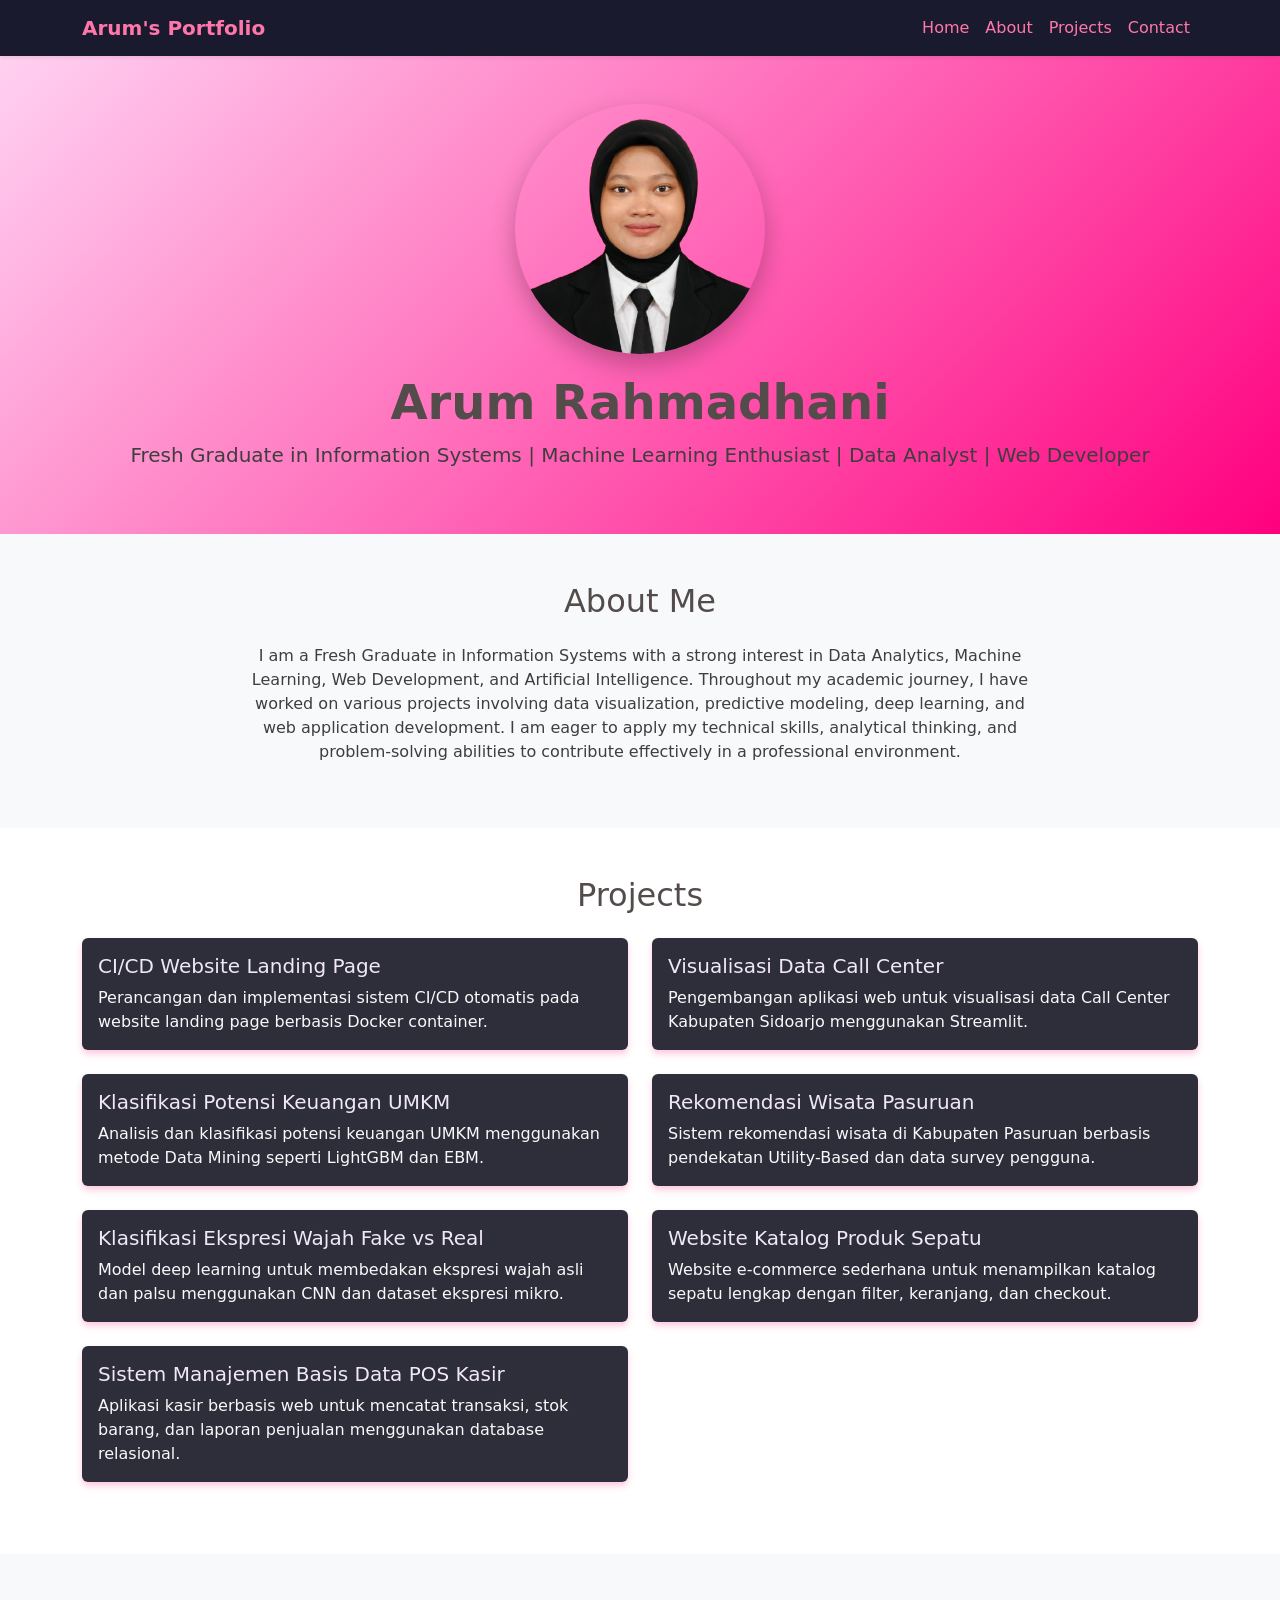
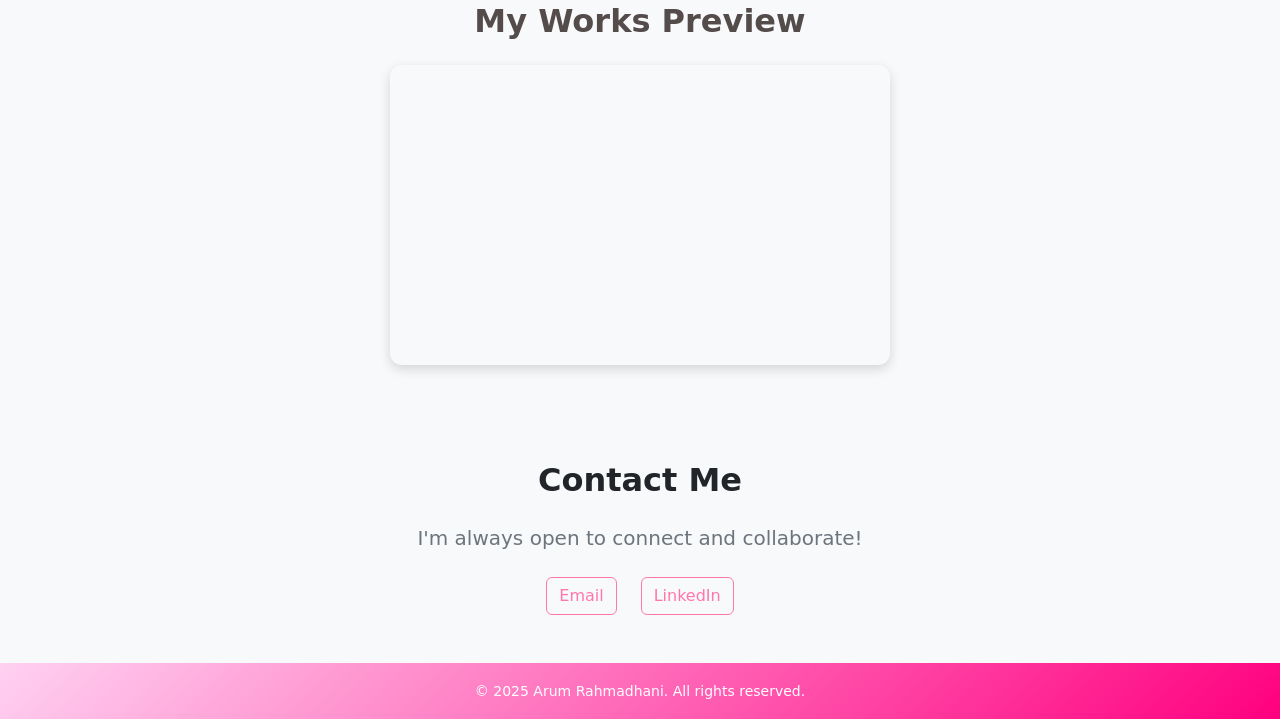
==== docs/index.html @ 169926cc "update portfolio" ====
<!DOCTYPE html>
<html lang="en">
<head>
  <meta charset="UTF-8" />
  <meta name="viewport" content="width=device-width, initial-scale=1.0" />
  <title>Arum Rahmadhani Portfolio</title>
  <link rel="stylesheet" href="https://cdn.jsdelivr.net/npm/bootstrap@5.3.2/dist/css/bootstrap.min.css" />
  <link rel="stylesheet" href="https://cdn.jsdelivr.net/npm/aos@2.3.4/dist/aos.css" />
  <link rel="stylesheet" href="css/style.css" />
</head>
<body>

  <!-- Navbar -->
  <nav class="navbar navbar-expand-lg navbar-dark bg-gradient-pinkblue shadow-sm sticky-top">
    <div class="container">
      <a class="navbar-brand fw-bold" href="#">Arum's Portfolio</a>
      <button class="navbar-toggler" type="button" data-bs-toggle="collapse" data-bs-target="#navbarNav">
        <span class="navbar-toggler-icon"></span>
      </button>
      <div class="collapse navbar-collapse text-center" id="navbarNav">
        <ul class="navbar-nav ms-auto">
          <li class="nav-item"><a class="nav-link active" href="#hero">Home</a></li>
          <li class="nav-item"><a class="nav-link" href="#about">About</a></li>
          <li class="nav-item"><a class="nav-link" href="#projects">Projects</a></li>
          <li class="nav-item"><a class="nav-link" href="#contact">Contact</a></li>
        </ul>
      </div>
    </div>
  </nav>

  <!-- Hero Section -->
  <section id="hero" class="py-5 text-center text-white hero-section">
    <div class="container" data-aos="fade-up">
      <img src="assets/profil.jpg" alt="Profil" class="profile-img" />
      <h1 class="display-5 fw-bold">Arum Rahmadhani</h1>
      <p class="lead">Fresh Graduate in Information Systems | Machine Learning Enthusiast | Data Analyst | Web Developer</p>
    </div>
  </section>

  <!-- About Section -->
  <section id="about" class="py-5 bg-light">
    <div class="container" data-aos="fade-up">
      <h2 class="text-center mb-4">About Me</h2>
      <p class="text-center mx-auto" style="max-width: 800px;">
I am a Fresh Graduate in Information Systems with a strong interest in Data Analytics,
Machine Learning, Web Development, and Artificial Intelligence.
Throughout my academic journey, I have worked on various projects involving data visualization,
predictive modeling, deep learning, and web application development.
I am eager to apply my technical skills, analytical thinking, and problem-solving abilities
to contribute effectively in a professional environment.
</p>
    </div>
  </section>

  <!-- Projects Section -->
<section id="projects" class="py-5">
  <div class="container">
    <h2 class="text-center mb-4 pink-text">Projects</h2>
    <div class="row">

      <!-- CI/CD Website Landing Page -->
      <div class="col-md-6 mb-4">
        <div class="card project-card">
          <div class="card-body">
            <h5 class="card-title pink-text">CI/CD Website Landing Page</h5>
            <p class="card-text text-light">
              Perancangan dan implementasi sistem CI/CD otomatis pada website landing page berbasis Docker container.
            </p>
          </div>
        </div>
      </div>

      <!-- Visualisasi Data Call Center -->
      <div class="col-md-6 mb-4">
        <div class="card project-card">
          <div class="card-body">
            <h5 class="card-title pink-text">Visualisasi Data Call Center</h5>
            <p class="card-text text-light">
              Pengembangan aplikasi web untuk visualisasi data Call Center Kabupaten Sidoarjo menggunakan Streamlit.
            </p>
          </div>
        </div>
      </div>

      <!-- Klasifikasi Potensi Keuangan UMKM -->
      <div class="col-md-6 mb-4">
        <div class="card project-card">
          <div class="card-body">
            <h5 class="card-title pink-text">Klasifikasi Potensi Keuangan UMKM</h5>
            <p class="card-text text-light">
              Analisis dan klasifikasi potensi keuangan UMKM menggunakan metode Data Mining seperti LightGBM dan EBM.
            </p>
          </div>
        </div>
      </div>

      <!-- Rekomendasi Wisata Pasuruan -->
      <div class="col-md-6 mb-4">
        <div class="card project-card">
          <div class="card-body">
            <h5 class="card-title pink-text">Rekomendasi Wisata Pasuruan</h5>
            <p class="card-text text-light">
              Sistem rekomendasi wisata di Kabupaten Pasuruan berbasis pendekatan Utility-Based dan data survey pengguna.
            </p>
          </div>
        </div>
      </div>

      <!-- Klasifikasi Ekspresi Wajah Fake vs Real -->
      <div class="col-md-6 mb-4">
        <div class="card project-card">
          <div class="card-body">
            <h5 class="card-title pink-text">Klasifikasi Ekspresi Wajah Fake vs Real</h5>
            <p class="card-text text-light">
              Model deep learning untuk membedakan ekspresi wajah asli dan palsu menggunakan CNN dan dataset ekspresi mikro.
            </p>
          </div>
        </div>
      </div>

      <!-- Website Produk Sepatu -->
      <div class="col-md-6 mb-4">
        <div class="card project-card">
          <div class="card-body">
            <h5 class="card-title pink-text">Website Katalog Produk Sepatu</h5>
            <p class="card-text text-light">
              Website e-commerce sederhana untuk menampilkan katalog sepatu lengkap dengan filter, keranjang, dan checkout.
            </p>
          </div>
        </div>
      </div>

      <!-- Sistem Manajemen Database POS -->
      <div class="col-md-6 mb-4">
        <div class="card project-card">
          <div class="card-body">
            <h5 class="card-title pink-text">Sistem Manajemen Basis Data POS Kasir</h5>
            <p class="card-text text-light">
              Aplikasi kasir berbasis web untuk mencatat transaksi, stok barang, dan laporan penjualan menggunakan database relasional.
            </p>
          </div>
        </div>
      </div>

    </div>
  </div>
</section>


  <!-- iiiii -->
    <section id="gallery" class="py-5 bg-light">
    <div class="container text-center">
        <h2 class="mb-4 fw-bold">My Works Preview</h2>
        <div class="slider-fade">
        <img src="assets/kaggle.png" alt="Gallery 1" class="slide-image" />
        <img src="assets/github.png" alt="Gallery 2" class="slide-image" />
        <img src="assets/produk.png" alt="Gallery 3" class="slide-image" />
        <img src="assets/analisa.png" alt="Gallery 4" class="slide-image" />
        </div>
    </div>
    </section>


  <!-- Contact Section -->
  <section id="contact" class="py-5 bg-light">
    <div class="container text-center" data-aos="fade-up">
      <h2 class="mb-4 fw-bold text-dark">Contact Me</h2>
      <p class="lead text-secondary mb-4">I'm always open to connect and collaborate!</p>

      <div class="d-flex justify-content-center gap-4 flex-wrap">
        <a href="mailto:arumrahmadhani6693@gmail.com" class="btn btn-outline-primary">Email</a>
        <a href="https://www.linkedin.com/in/arum-rahmadhani-763196317" class="btn btn-outline-primary" target="_blank">LinkedIn</a>
      </div>
    </div>
  </section>

  <!-- Footer -->
  <footer class="py-3 text-center text-white bg-gradient-pinkblue">
    <div class="container">
      <small>&copy; 2025 Arum Rahmadhani. All rights reserved.</small>
    </div>
  </footer>

  <!-- Scripts -->
  <script src="https://cdn.jsdelivr.net/npm/bootstrap@5.3.2/dist/js/bootstrap.bundle.min.js"></script>
  <script src="https://cdn.jsdelivr.net/npm/aos@2.3.4/dist/aos.js"></script>
  <script>AOS.init({ duration: 1000, once: true });</script>
</body>
</html>
---- docs/css/style.css ----
.bg-gradient-pinkblue {
  background: linear-gradient(135deg, #ffd1f1, #ff007f);
  color: #f0e7f9; 
}

.hero-section {
  background: linear-gradient(135deg, #ffd1f1, #ff007f);
  color: #f0e7f9;
}

.navbar-dark {
  background: #1a1a2e; 
}
.navbar-dark .navbar-brand,
.navbar-dark .nav-link {
  color: #ff77aa;
  transition: color 0.3s ease;
}
.navbar-dark .nav-link:hover,
.navbar-dark .nav-link.active {
  color: #ff77aa;
}

.btn-outline-primary {
  color: #ff77aa;
  border-color: #ff77aa;
  transition: all 0.3s ease;
}
.btn-outline-primary:hover {
  background-color: #ff4d94;
  color: #fff;
  border-color: #ff4d94;
}

.card {
  background-color: #2e2e3a;
  color: #f0e7f9;
  border: none;
  box-shadow: 0 4px 6px rgba(255, 77, 148, 0.3);
  transition: transform 0.3s ease, box-shadow 0.3s ease;
}
.card:hover {
  transform: translateY(-8px);
  box-shadow: 0 15px 25px rgba(255, 77, 148, 0.6);
}

.profile-img{
    width: 250px;
    height: 250px;

    object-fit: cover;
    object-position: center top;

    border-radius: 50%;

    display: block;
    margin: 0 auto 20px;

    border: 0px solid white;

    box-shadow:
        0 10px 25px rgba(0,0,0,0.25);

    transition: all .3s ease;
}

.profile-img:hover{
    transform: scale(1.05);

    box-shadow:
        0 15px 35px rgba(0,0,0,0.35);
}


#about, #contact {
  background-color: #1a1a2e;
  color: #3d3941;
}

h1, h2, h5 {
  color: #544b4b;
}
p, .lead {
  color: #3e3e3e;
}


/* nnn */
.slider-fade {
  position: relative;
  width: 100%;
  max-width: 500px;
  height: 300px;
  margin: 0 auto;
  overflow: hidden;
  border-radius: 12px;
  box-shadow: 0 4px 12px rgba(0,0,0,0.15);
}

.slide-image {
  position: absolute;
  top: 0;
  left: 0;
  width: 100%;
  height: 100%;
  object-fit: cover;
  opacity: 0;
  animation: fadeSlide 16s infinite;
}

.slide-image:nth-child(1) { animation-delay: 0s; }
.slide-image:nth-child(2) { animation-delay: 4s; }
.slide-image:nth-child(3) { animation-delay: 8s; }
.slide-image:nth-child(4) { animation-delay: 12s; }

@keyframes fadeSlide {
  0%   { opacity: 0; }
  10%  { opacity: 1; }
  25%  { opacity: 1; }
  35%  { opacity: 0; }
  100% { opacity: 0; }
}
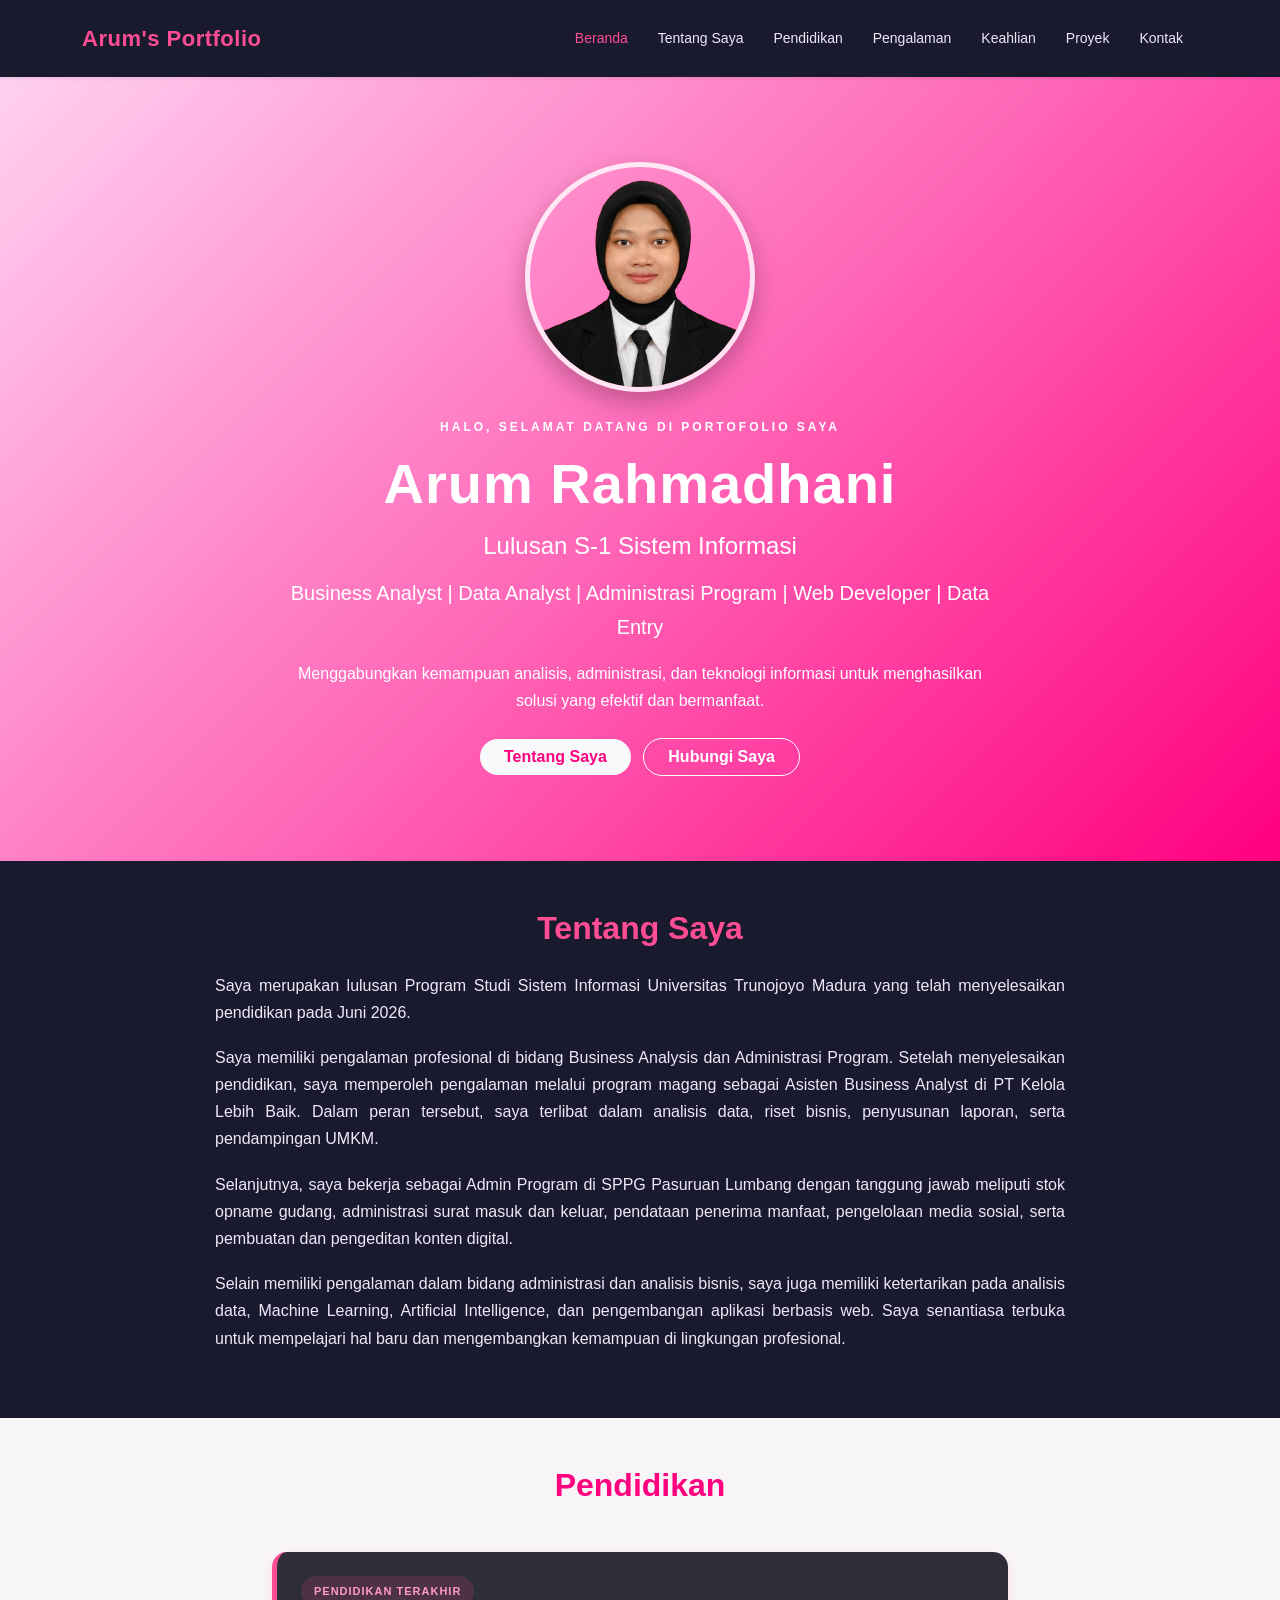
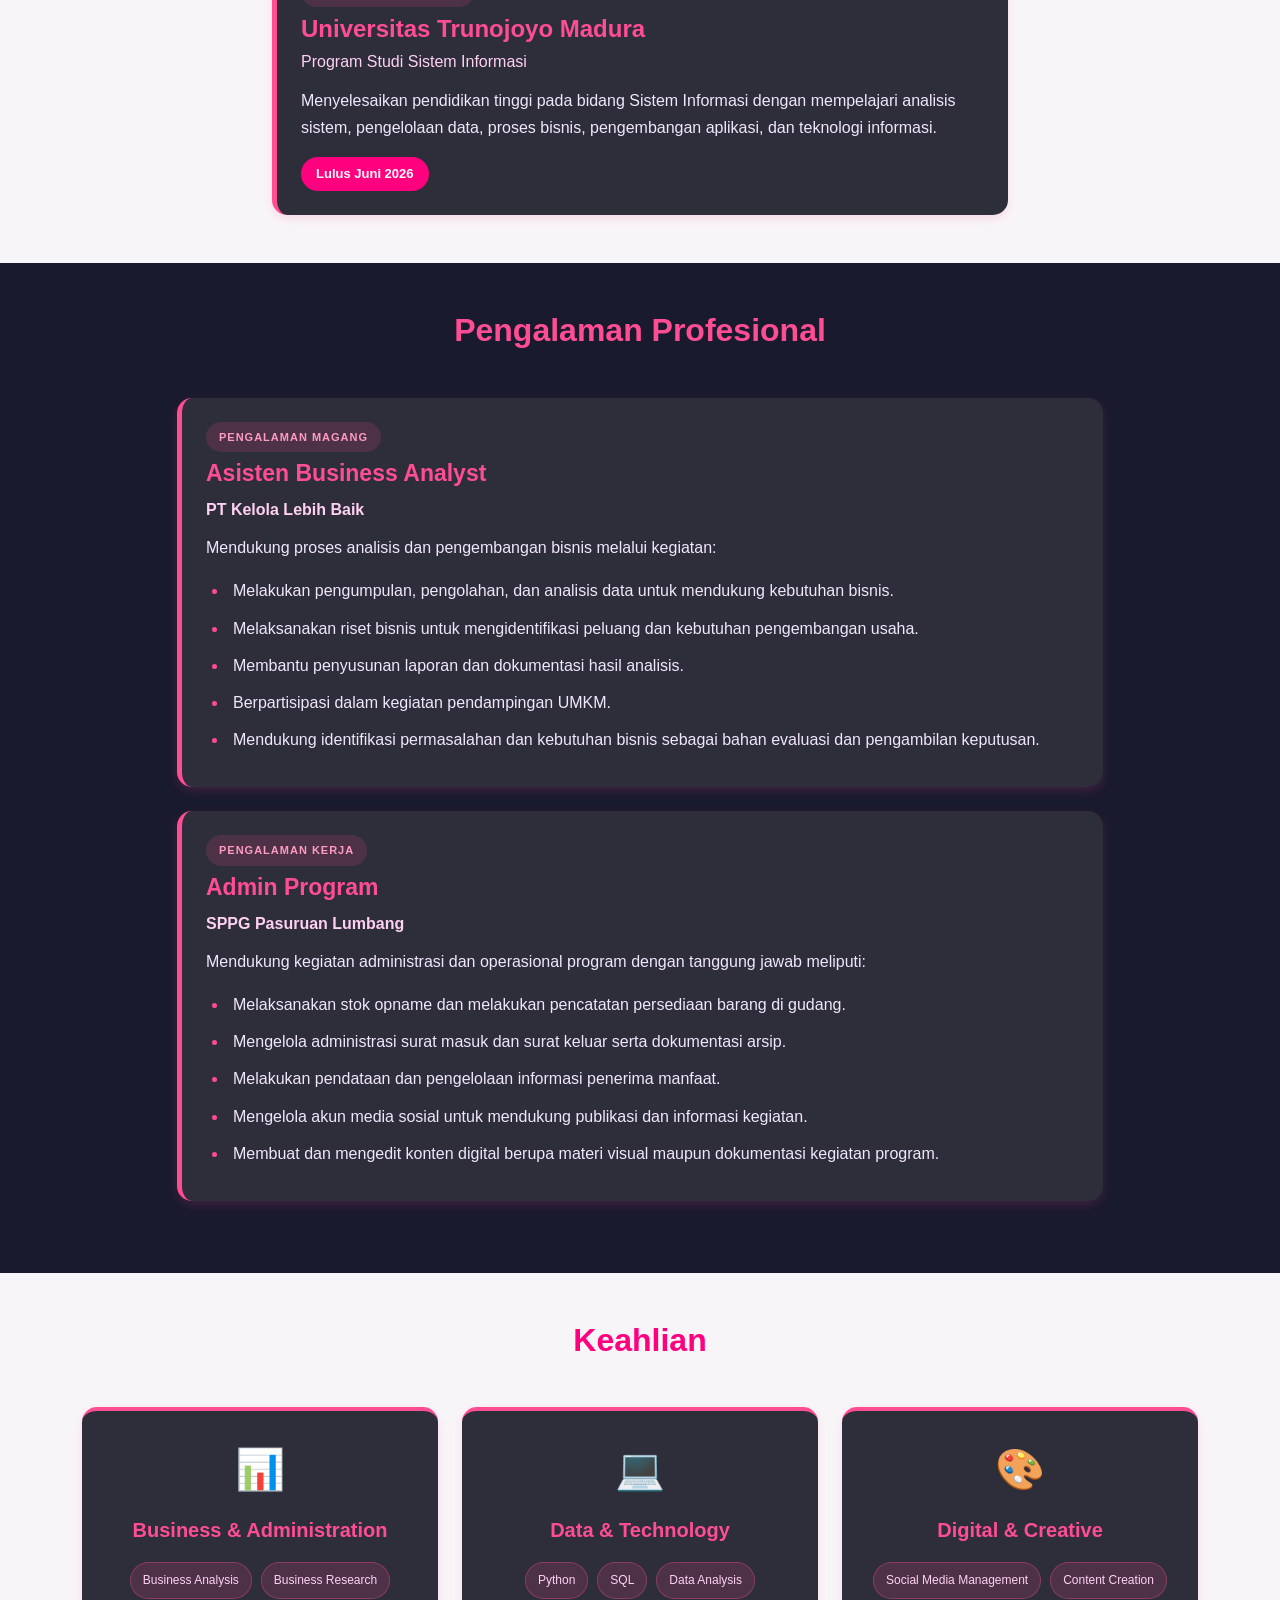
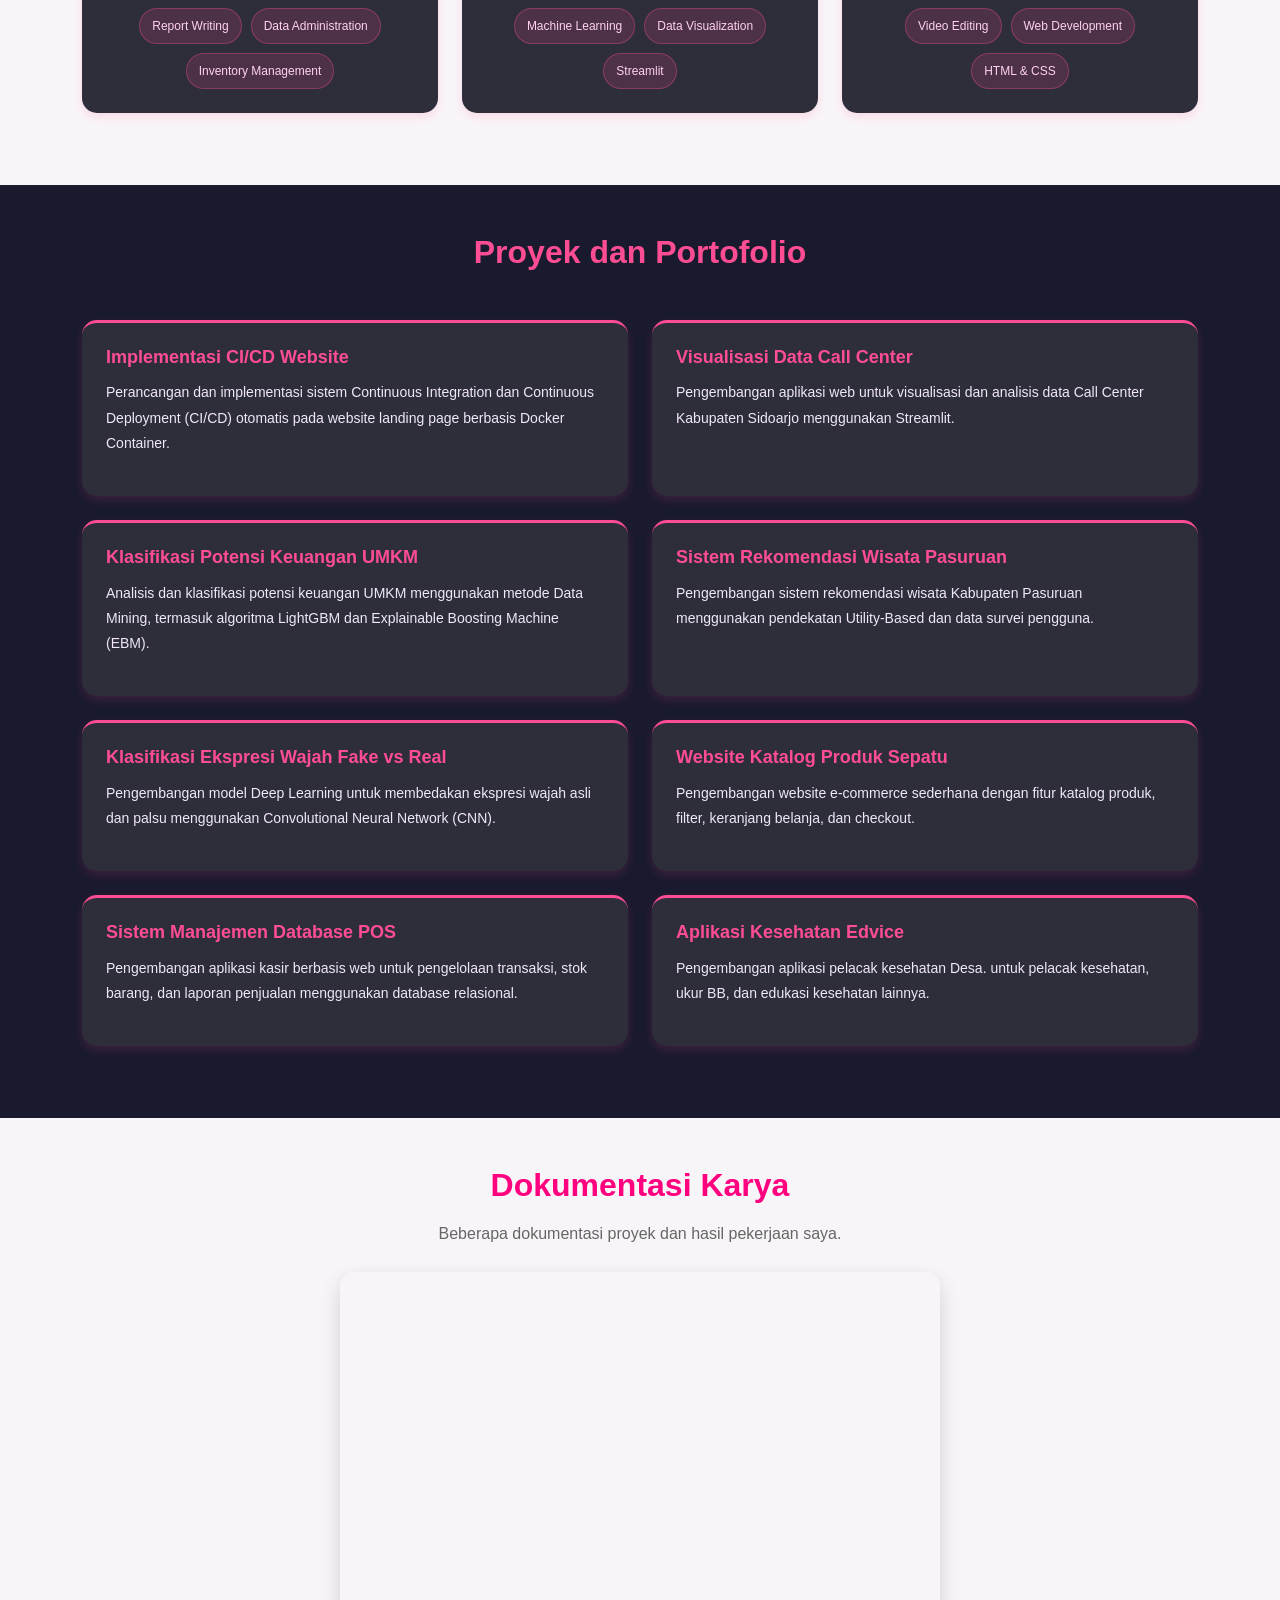
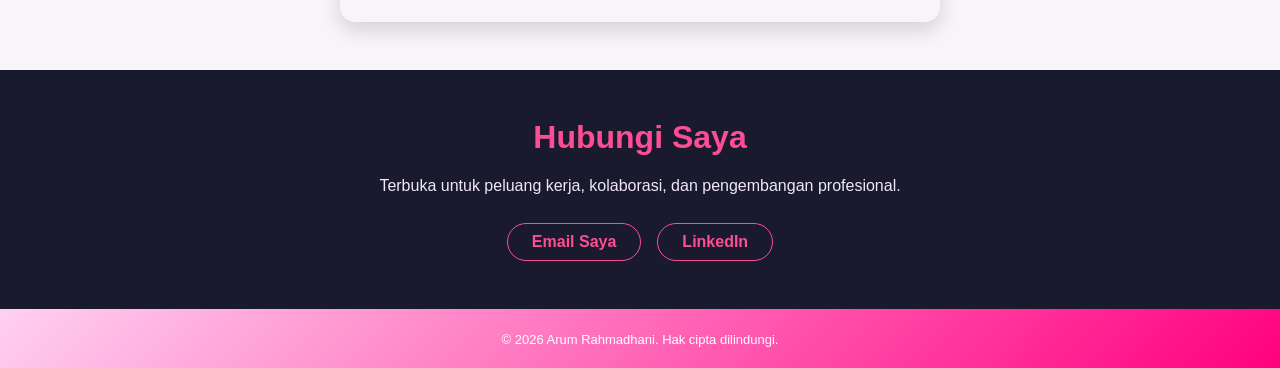
==== commit e679148d: "Update portfolio Arum Rahmadhani" ====
--- a/docs/index.html
+++ b/docs/index.html
@@ -1,189 +1,660 @@
+
 <!DOCTYPE html>
-<html lang="en">
+<html lang="id">
 <head>
   <meta charset="UTF-8" />
   <meta name="viewport" content="width=device-width, initial-scale=1.0" />
-  <title>Arum Rahmadhani Portfolio</title>
+
+  <title>Arum Rahmadhani | Portofolio</title>
+
+  <meta name="description" content="Portofolio Arum Rahmadhani, lulusan Sistem Informasi Universitas Trunojoyo Madura dengan pengalaman Business Analyst, administrasi program, dan analisis data." />
+
   <link rel="stylesheet" href="https://cdn.jsdelivr.net/npm/bootstrap@5.3.2/dist/css/bootstrap.min.css" />
   <link rel="stylesheet" href="https://cdn.jsdelivr.net/npm/aos@2.3.4/dist/aos.css" />
   <link rel="stylesheet" href="css/style.css" />
 </head>
+
 <body>
 
-  <!-- Navbar -->
-  <nav class="navbar navbar-expand-lg navbar-dark bg-gradient-pinkblue shadow-sm sticky-top">
-    <div class="container">
-      <a class="navbar-brand fw-bold" href="#">Arum's Portfolio</a>
-      <button class="navbar-toggler" type="button" data-bs-toggle="collapse" data-bs-target="#navbarNav">
-        <span class="navbar-toggler-icon"></span>
-      </button>
-      <div class="collapse navbar-collapse text-center" id="navbarNav">
-        <ul class="navbar-nav ms-auto">
-          <li class="nav-item"><a class="nav-link active" href="#hero">Home</a></li>
-          <li class="nav-item"><a class="nav-link" href="#about">About</a></li>
-          <li class="nav-item"><a class="nav-link" href="#projects">Projects</a></li>
-          <li class="nav-item"><a class="nav-link" href="#contact">Contact</a></li>
-        </ul>
-      </div>
-    </div>
-  </nav>
-
-  <!-- Hero Section -->
-  <section id="hero" class="py-5 text-center text-white hero-section">
-    <div class="container" data-aos="fade-up">
-      <img src="assets/profil.jpg" alt="Profil" class="profile-img" />
-      <h1 class="display-5 fw-bold">Arum Rahmadhani</h1>
-      <p class="lead">Fresh Graduate in Information Systems | Machine Learning Enthusiast | Data Analyst | Web Developer</p>
-    </div>
-  </section>
-
-  <!-- About Section -->
-  <section id="about" class="py-5 bg-light">
-    <div class="container" data-aos="fade-up">
-      <h2 class="text-center mb-4">About Me</h2>
-      <p class="text-center mx-auto" style="max-width: 800px;">
-I am a Fresh Graduate in Information Systems with a strong interest in Data Analytics,
-Machine Learning, Web Development, and Artificial Intelligence.
-Throughout my academic journey, I have worked on various projects involving data visualization,
-predictive modeling, deep learning, and web application development.
-I am eager to apply my technical skills, analytical thinking, and problem-solving abilities
-to contribute effectively in a professional environment.
-</p>
-    </div>
-  </section>
-
-  <!-- Projects Section -->
-<section id="projects" class="py-5">
+<!-- NAVBAR -->
+<nav class="navbar navbar-expand-lg navbar-dark sticky-top shadow-sm">
   <div class="container">
-    <h2 class="text-center mb-4 pink-text">Projects</h2>
+
+    <a class="navbar-brand fw-bold" href="#hero">
+      Arum's Portfolio
+    </a>
+
+    <button class="navbar-toggler" type="button"
+      data-bs-toggle="collapse" data-bs-target="#navbarNav"
+      aria-controls="navbarNav" aria-expanded="false"
+      aria-label="Toggle navigation">
+      <span class="navbar-toggler-icon"></span>
+    </button>
+
+    <div class="collapse navbar-collapse" id="navbarNav">
+      <ul class="navbar-nav ms-auto text-center">
+
+        <li class="nav-item">
+          <a class="nav-link active" href="#hero">Beranda</a>
+        </li>
+
+        <li class="nav-item">
+          <a class="nav-link" href="#about">Tentang Saya</a>
+        </li>
+
+        <li class="nav-item">
+          <a class="nav-link" href="#education">Pendidikan</a>
+        </li>
+
+        <li class="nav-item">
+          <a class="nav-link" href="#experience">Pengalaman</a>
+        </li>
+
+        <li class="nav-item">
+          <a class="nav-link" href="#skills">Keahlian</a>
+        </li>
+
+        <li class="nav-item">
+          <a class="nav-link" href="#projects">Proyek</a>
+        </li>
+
+        <li class="nav-item">
+          <a class="nav-link" href="#contact">Kontak</a>
+        </li>
+
+      </ul>
+    </div>
+  </div>
+</nav>
+
+<!-- HERO SECTION -->
+<section id="hero" class="hero-section text-center text-white">
+  <div class="container" data-aos="fade-up">
+
+    <img src="assets/profil.jpg"
+      alt="Foto Arum Rahmadhani"
+      class="profile-img" />
+
+    <p class="hero-subtitle">HALO, SELAMAT DATANG DI PORTOFOLIO SAYA</p>
+
+    <h1 class="display-4 fw-bold">
+      Arum Rahmadhani
+    </h1>
+
+    <h4 class="hero-position">
+      Lulusan S-1 Sistem Informasi
+    </h4>
+
+    <p class="lead hero-description">
+      Business Analyst | Data Analyst | Administrasi Program |
+      Web Developer | Data Entry 
+    </p>
+
+    <p class="hero-description mx-auto">
+      Menggabungkan kemampuan analisis, administrasi,
+      dan teknologi informasi untuk menghasilkan solusi
+      yang efektif dan bermanfaat.
+    </p>
+
+    <div class="mt-4">
+      <a href="#about" class="btn btn-light rounded-pill px-4 me-2">
+        Tentang Saya
+      </a>
+
+      <a href="#contact" class="btn btn-outline-light rounded-pill px-4">
+        Hubungi Saya
+      </a>
+    </div>
+
+  </div>
+</section>
+
+<!-- ABOUT SECTION -->
+<section id="about" class="section-dark py-5">
+  <div class="container" data-aos="fade-up">
+
+    <h2 class="section-title text-center mb-4">
+      Tentang Saya
+    </h2>
+
+    <div class="about-content mx-auto">
+
+      <p>
+        Saya merupakan lulusan Program Studi Sistem Informasi
+        Universitas Trunojoyo Madura yang telah menyelesaikan
+        pendidikan pada Juni 2026.
+      </p>
+
+      <p>
+        Saya memiliki pengalaman profesional di bidang Business
+        Analysis dan Administrasi Program. Setelah menyelesaikan
+        pendidikan, saya memperoleh pengalaman melalui program
+        magang sebagai Asisten Business Analyst di PT Kelola
+        Lebih Baik. Dalam peran tersebut, saya terlibat dalam
+        analisis data, riset bisnis, penyusunan laporan,
+        serta pendampingan UMKM.
+      </p>
+
+      <p>
+        Selanjutnya, saya bekerja sebagai Admin Program di
+        SPPG Pasuruan Lumbang dengan tanggung jawab meliputi
+        stok opname gudang, administrasi surat masuk dan keluar,
+        pendataan penerima manfaat, pengelolaan media sosial,
+        serta pembuatan dan pengeditan konten digital.
+      </p>
+
+      <p>
+        Selain memiliki pengalaman dalam bidang administrasi
+        dan analisis bisnis, saya juga memiliki ketertarikan
+        pada analisis data, Machine Learning, Artificial
+        Intelligence, dan pengembangan aplikasi berbasis web.
+        Saya senantiasa terbuka untuk mempelajari hal baru
+        dan mengembangkan kemampuan di lingkungan profesional.
+      </p>
+
+    </div>
+  </div>
+</section>
+
+<!-- EDUCATION SECTION -->
+<section id="education" class="py-5 section-light">
+  <div class="container" data-aos="fade-up">
+
+    <h2 class="section-title text-center mb-5">
+      Pendidikan
+    </h2>
+
+    <div class="row justify-content-center">
+      <div class="col-lg-8">
+
+        <div class="card info-card">
+          <div class="card-body p-4">
+
+            <span class="info-label">PENDIDIKAN TERAKHIR</span>
+
+            <h4 class="card-title mt-2">
+              Universitas Trunojoyo Madura
+            </h4>
+
+            <h6 class="card-subtitle mb-3">
+              Program Studi Sistem Informasi
+            </h6>
+
+            <p class="card-text">
+              Menyelesaikan pendidikan tinggi pada bidang
+              Sistem Informasi dengan mempelajari analisis
+              sistem, pengelolaan data, proses bisnis,
+              pengembangan aplikasi, dan teknologi informasi.
+            </p>
+
+            <span class="education-date">
+              Lulus Juni 2026
+            </span>
+
+          </div>
+        </div>
+
+      </div>
+    </div>
+  </div>
+</section>
+
+<!-- EXPERIENCE SECTION -->
+<section id="experience" class="py-5 section-dark">
+  <div class="container" data-aos="fade-up">
+
+    <h2 class="section-title text-center mb-5">
+      Pengalaman Profesional
+    </h2>
+
+    <div class="row justify-content-center">
+
+      <!-- EXPERIENCE 1 -->
+      <div class="col-lg-10 mb-4">
+
+        <div class="card experience-card">
+          <div class="card-body p-4">
+
+            <span class="experience-label">PENGALAMAN MAGANG</span>
+
+            <h4 class="card-title mt-2">
+              Asisten Business Analyst
+            </h4>
+
+            <h6 class="company-name">
+              PT Kelola Lebih Baik
+            </h6>
+
+            <p class="experience-description">
+              Mendukung proses analisis dan pengembangan
+              bisnis melalui kegiatan:
+            </p>
+
+            <ul>
+              <li>
+                Melakukan pengumpulan, pengolahan, dan
+                analisis data untuk mendukung kebutuhan bisnis.
+              </li>
+
+              <li>
+                Melaksanakan riset bisnis untuk mengidentifikasi
+                peluang dan kebutuhan pengembangan usaha.
+              </li>
+
+              <li>
+                Membantu penyusunan laporan dan dokumentasi
+                hasil analisis.
+              </li>
+
+              <li>
+                Berpartisipasi dalam kegiatan pendampingan
+                UMKM.
+              </li>
+
+              <li>
+                Mendukung identifikasi permasalahan dan
+                kebutuhan bisnis sebagai bahan evaluasi
+                dan pengambilan keputusan.
+              </li>
+            </ul>
+
+          </div>
+        </div>
+
+      </div>
+
+      <!-- EXPERIENCE 2 -->
+      <div class="col-lg-10 mb-4">
+
+        <div class="card experience-card">
+          <div class="card-body p-4">
+
+            <span class="experience-label">
+              PENGALAMAN KERJA
+            </span>
+
+            <h4 class="card-title mt-2">
+              Admin Program
+            </h4>
+
+            <h6 class="company-name">
+              SPPG Pasuruan Lumbang
+            </h6>
+
+            <p class="experience-description">
+              Mendukung kegiatan administrasi dan operasional
+              program dengan tanggung jawab meliputi:
+            </p>
+
+            <ul>
+              <li>
+                Melaksanakan stok opname dan melakukan
+                pencatatan persediaan barang di gudang.
+              </li>
+
+              <li>
+                Mengelola administrasi surat masuk dan
+                surat keluar serta dokumentasi arsip.
+              </li>
+
+              <li>
+                Melakukan pendataan dan pengelolaan
+                informasi penerima manfaat.
+              </li>
+
+              <li>
+                Mengelola akun media sosial untuk
+                mendukung publikasi dan informasi kegiatan.
+              </li>
+
+              <li>
+                Membuat dan mengedit konten digital
+                berupa materi visual maupun dokumentasi
+                kegiatan program.
+              </li>
+            </ul>
+
+          </div>
+        </div>
+
+      </div>
+
+    </div>
+  </div>
+</section>
+
+<!-- SKILLS SECTION -->
+<section id="skills" class="py-5 section-light">
+  <div class="container" data-aos="fade-up">
+
+    <h2 class="section-title text-center mb-5">
+      Keahlian
+    </h2>
+
     <div class="row">
 
-      <!-- CI/CD Website Landing Page -->
-      <div class="col-md-6 mb-4">
-        <div class="card project-card">
-          <div class="card-body">
-            <h5 class="card-title pink-text">CI/CD Website Landing Page</h5>
-            <p class="card-text text-light">
-              Perancangan dan implementasi sistem CI/CD otomatis pada website landing page berbasis Docker container.
-            </p>
-          </div>
-        </div>
-      </div>
-
-      <!-- Visualisasi Data Call Center -->
-      <div class="col-md-6 mb-4">
-        <div class="card project-card">
-          <div class="card-body">
-            <h5 class="card-title pink-text">Visualisasi Data Call Center</h5>
-            <p class="card-text text-light">
-              Pengembangan aplikasi web untuk visualisasi data Call Center Kabupaten Sidoarjo menggunakan Streamlit.
-            </p>
-          </div>
-        </div>
-      </div>
-
-      <!-- Klasifikasi Potensi Keuangan UMKM -->
-      <div class="col-md-6 mb-4">
-        <div class="card project-card">
-          <div class="card-body">
-            <h5 class="card-title pink-text">Klasifikasi Potensi Keuangan UMKM</h5>
-            <p class="card-text text-light">
-              Analisis dan klasifikasi potensi keuangan UMKM menggunakan metode Data Mining seperti LightGBM dan EBM.
-            </p>
-          </div>
-        </div>
-      </div>
-
-      <!-- Rekomendasi Wisata Pasuruan -->
-      <div class="col-md-6 mb-4">
-        <div class="card project-card">
-          <div class="card-body">
-            <h5 class="card-title pink-text">Rekomendasi Wisata Pasuruan</h5>
-            <p class="card-text text-light">
-              Sistem rekomendasi wisata di Kabupaten Pasuruan berbasis pendekatan Utility-Based dan data survey pengguna.
-            </p>
-          </div>
-        </div>
-      </div>
-
-      <!-- Klasifikasi Ekspresi Wajah Fake vs Real -->
-      <div class="col-md-6 mb-4">
-        <div class="card project-card">
-          <div class="card-body">
-            <h5 class="card-title pink-text">Klasifikasi Ekspresi Wajah Fake vs Real</h5>
-            <p class="card-text text-light">
-              Model deep learning untuk membedakan ekspresi wajah asli dan palsu menggunakan CNN dan dataset ekspresi mikro.
-            </p>
-          </div>
-        </div>
-      </div>
-
-      <!-- Website Produk Sepatu -->
-      <div class="col-md-6 mb-4">
-        <div class="card project-card">
-          <div class="card-body">
-            <h5 class="card-title pink-text">Website Katalog Produk Sepatu</h5>
-            <p class="card-text text-light">
-              Website e-commerce sederhana untuk menampilkan katalog sepatu lengkap dengan filter, keranjang, dan checkout.
-            </p>
-          </div>
-        </div>
-      </div>
-
-      <!-- Sistem Manajemen Database POS -->
-      <div class="col-md-6 mb-4">
-        <div class="card project-card">
-          <div class="card-body">
-            <h5 class="card-title pink-text">Sistem Manajemen Basis Data POS Kasir</h5>
-            <p class="card-text text-light">
-              Aplikasi kasir berbasis web untuk mencatat transaksi, stok barang, dan laporan penjualan menggunakan database relasional.
-            </p>
-          </div>
-        </div>
-      </div>
-
-    </div>
-  </div>
-</section>
-
-
-  <!-- iiiii -->
-    <section id="gallery" class="py-5 bg-light">
-    <div class="container text-center">
-        <h2 class="mb-4 fw-bold">My Works Preview</h2>
-        <div class="slider-fade">
-        <img src="assets/kaggle.png" alt="Gallery 1" class="slide-image" />
-        <img src="assets/github.png" alt="Gallery 2" class="slide-image" />
-        <img src="assets/produk.png" alt="Gallery 3" class="slide-image" />
-        <img src="assets/analisa.png" alt="Gallery 4" class="slide-image" />
-        </div>
-    </div>
-    </section>
-
-
-  <!-- Contact Section -->
-  <section id="contact" class="py-5 bg-light">
-    <div class="container text-center" data-aos="fade-up">
-      <h2 class="mb-4 fw-bold text-dark">Contact Me</h2>
-      <p class="lead text-secondary mb-4">I'm always open to connect and collaborate!</p>
-
-      <div class="d-flex justify-content-center gap-4 flex-wrap">
-        <a href="mailto:arumrahmadhani6693@gmail.com" class="btn btn-outline-primary">Email</a>
-        <a href="https://www.linkedin.com/in/arum-rahmadhani-763196317" class="btn btn-outline-primary" target="_blank">LinkedIn</a>
-      </div>
-    </div>
-  </section>
-
-  <!-- Footer -->
-  <footer class="py-3 text-center text-white bg-gradient-pinkblue">
-    <div class="container">
-      <small>&copy; 2025 Arum Rahmadhani. All rights reserved.</small>
-    </div>
-  </footer>
-
-  <!-- Scripts -->
-  <script src="https://cdn.jsdelivr.net/npm/bootstrap@5.3.2/dist/js/bootstrap.bundle.min.js"></script>
-  <script src="https://cdn.jsdelivr.net/npm/aos@2.3.4/dist/aos.js"></script>
-  <script>AOS.init({ duration: 1000, once: true });</script>
+      <!-- BUSINESS -->
+      <div class="col-md-4 mb-4">
+        <div class="card skill-card h-100">
+          <div class="card-body text-center p-4">
+
+            <div class="skill-icon">📊</div>
+
+            <h5 class="skill-title">
+              Business & Administration
+            </h5>
+
+            <div class="skill-tags">
+              <span>Business Analysis</span>
+              <span>Business Research</span>
+              <span>Report Writing</span>
+              <span>Data Administration</span>
+              <span>Inventory Management</span>
+            </div>
+
+          </div>
+        </div>
+      </div>
+
+      <!-- DATA -->
+      <div class="col-md-4 mb-4">
+        <div class="card skill-card h-100">
+          <div class="card-body text-center p-4">
+
+            <div class="skill-icon">💻</div>
+
+            <h5 class="skill-title">
+              Data & Technology
+            </h5>
+
+            <div class="skill-tags">
+              <span>Python</span>
+              <span>SQL</span>
+              <span>Data Analysis</span>
+              <span>Machine Learning</span>
+              <span>Data Visualization</span>
+              <span>Streamlit</span>
+            </div>
+
+          </div>
+        </div>
+      </div>
+
+      <!-- DIGITAL -->
+      <div class="col-md-4 mb-4">
+        <div class="card skill-card h-100">
+          <div class="card-body text-center p-4">
+
+            <div class="skill-icon">🎨</div>
+
+            <h5 class="skill-title">
+              Digital & Creative
+            </h5>
+
+            <div class="skill-tags">
+              <span>Social Media Management</span>
+              <span>Content Creation</span>
+              <span>Video Editing</span>
+              <span>Web Development</span>
+              <span>HTML & CSS</span>
+            </div>
+
+          </div>
+        </div>
+      </div>
+
+    </div>
+  </div>
+</section>
+
+<!-- PROJECTS SECTION -->
+<section id="projects" class="py-5 section-dark">
+  <div class="container">
+
+    <h2 class="section-title text-center mb-5" data-aos="fade-up">
+      Proyek dan Portofolio
+    </h2>
+
+    <div class="row">
+
+      <!-- PROJECT 1 -->
+      <div class="col-md-6 mb-4" data-aos="fade-up">
+        <div class="card project-card h-100">
+          <div class="card-body p-4">
+            <h5 class="card-title">
+              Implementasi CI/CD Website
+            </h5>
+
+            <p>
+              Perancangan dan implementasi sistem Continuous
+              Integration dan Continuous Deployment (CI/CD)
+              otomatis pada website landing page berbasis
+              Docker Container.
+            </p>
+          </div>
+        </div>
+      </div>
+
+      <!-- PROJECT 2 -->
+      <div class="col-md-6 mb-4" data-aos="fade-up">
+        <div class="card project-card h-100">
+          <div class="card-body p-4">
+            <h5 class="card-title">
+              Visualisasi Data Call Center
+            </h5>
+
+            <p>
+              Pengembangan aplikasi web untuk visualisasi
+              dan analisis data Call Center Kabupaten
+              Sidoarjo menggunakan Streamlit.
+            </p>
+          </div>
+        </div>
+      </div>
+
+      <!-- PROJECT 3 -->
+      <div class="col-md-6 mb-4" data-aos="fade-up">
+        <div class="card project-card h-100">
+          <div class="card-body p-4">
+            <h5 class="card-title">
+              Klasifikasi Potensi Keuangan UMKM
+            </h5>
+
+            <p>
+              Analisis dan klasifikasi potensi keuangan
+              UMKM menggunakan metode Data Mining,
+              termasuk algoritma LightGBM dan
+              Explainable Boosting Machine (EBM).
+            </p>
+          </div>
+        </div>
+      </div>
+
+      <!-- PROJECT 4 -->
+      <div class="col-md-6 mb-4" data-aos="fade-up">
+        <div class="card project-card h-100">
+          <div class="card-body p-4">
+            <h5 class="card-title">
+              Sistem Rekomendasi Wisata Pasuruan
+            </h5>
+
+            <p>
+              Pengembangan sistem rekomendasi wisata
+              Kabupaten Pasuruan menggunakan pendekatan
+              Utility-Based dan data survei pengguna.
+            </p>
+          </div>
+        </div>
+      </div>
+
+      <!-- PROJECT 5 -->
+      <div class="col-md-6 mb-4" data-aos="fade-up">
+        <div class="card project-card h-100">
+          <div class="card-body p-4">
+            <h5 class="card-title">
+              Klasifikasi Ekspresi Wajah Fake vs Real
+            </h5>
+
+            <p>
+              Pengembangan model Deep Learning untuk
+              membedakan ekspresi wajah asli dan palsu
+              menggunakan Convolutional Neural Network
+              (CNN).
+            </p>
+          </div>
+        </div>
+      </div>
+
+      <!-- PROJECT 6 -->
+      <div class="col-md-6 mb-4" data-aos="fade-up">
+        <div class="card project-card h-100">
+          <div class="card-body p-4">
+            <h5 class="card-title">
+              Website Katalog Produk Sepatu
+            </h5>
+
+            <p>
+              Pengembangan website e-commerce sederhana
+              dengan fitur katalog produk, filter,
+              keranjang belanja, dan checkout.
+            </p>
+          </div>
+        </div>
+      </div>
+
+      <!-- PROJECT 7 -->
+      <div class="col-md-6 mb-4" data-aos="fade-up">
+        <div class="card project-card h-100">
+          <div class="card-body p-4">
+            <h5 class="card-title">
+              Sistem Manajemen Database POS
+            </h5>
+
+            <p>
+              Pengembangan aplikasi kasir berbasis web
+              untuk pengelolaan transaksi, stok barang,
+              dan laporan penjualan menggunakan
+              database relasional.
+            </p>
+          </div>
+        </div>
+      </div>
+
+            <!-- PROJECT 8 -->
+      <div class="col-md-6 mb-4" data-aos="fade-up">
+        <div class="card project-card h-100">
+          <div class="card-body p-4">
+            <h5 class="card-title">
+              Aplikasi Kesehatan Edvice 
+            </h5>
+
+            <p>
+              Pengembangan aplikasi pelacak kesehatan Desa.
+              untuk pelacak kesehatan, ukur BB, dan edukasi kesehatan lainnya.
+            </p>
+          </div>
+        </div>
+      </div>
+
+    </div>
+  </div>
+</section>
+
+<!-- GALLERY SECTION -->
+<section id="gallery" class="py-5 section-light">
+  <div class="container text-center" data-aos="fade-up">
+
+    <h2 class="section-title mb-3">
+      Dokumentasi Karya
+    </h2>
+
+    <p class="gallery-description mb-4">
+      Beberapa dokumentasi proyek dan hasil pekerjaan saya.
+    </p>
+
+    <div class="slider-fade">
+
+      <img src="assets/kaggle.png"
+        alt="Dokumentasi Kaggle"
+        class="slide-image" />
+
+      <img src="assets/github.png"
+        alt="Dokumentasi GitHub"
+        class="slide-image" />
+
+      <img src="assets/produk.png"
+        alt="Dokumentasi Proyek Produk"
+        class="slide-image" />
+
+      <img src="assets/analisa.png"
+        alt="Dokumentasi Analisis Data"
+        class="slide-image" />
+
+      <img src="assets/bnsp.png"
+        alt="Sertifikat BNSP"
+        class="slide-image" />
+
+      <img src="assets/sertif.png"
+        alt="Sertifikat"
+        class="slide-image" />
+
+    </div>
+
+  </div>
+</section>
+
+<!-- CONTACT SECTION -->
+<section id="contact" class="py-5 section-dark">
+  <div class="container text-center" data-aos="fade-up">
+
+    <h2 class="section-title mb-3">
+      Hubungi Saya
+    </h2>
+
+    <p class="contact-description mb-4">
+      Terbuka untuk peluang kerja, kolaborasi,
+      dan pengembangan profesional.
+    </p>
+
+    <div class="d-flex justify-content-center gap-3 flex-wrap">
+
+      <a href="mailto:arumrahmadhani6693@gmail.com"
+        class="btn btn-contact rounded-pill px-4">
+        Email Saya
+      </a>
+
+      <a href="https://www.linkedin.com/in/arum-rahmadhani-763196317"
+        class="btn btn-contact rounded-pill px-4"
+        target="_blank" rel="noopener noreferrer">
+        LinkedIn
+      </a>
+
+    </div>
+
+  </div>
+</section>
+
+<!-- FOOTER -->
+<footer class="footer-section py-3 text-center">
+  <div class="container">
+    <small>
+      &copy; 2026 Arum Rahmadhani. Hak cipta dilindungi.
+    </small>
+  </div>
+</footer>
+
+<!-- JAVASCRIPT -->
+<script src="https://cdn.jsdelivr.net/npm/bootstrap@5.3.2/dist/js/bootstrap.bundle.min.js"></script>
+
+<script src="https://cdn.jsdelivr.net/npm/aos@2.3.4/dist/aos.js"></script>
+
+<script>
+  AOS.init({
+    duration: 1000,
+    once: true,
+    offset: 80
+  });
+</script>
+
 </body>
-</html>
+</html>
--- a/docs/css/style.css
+++ b/docs/css/style.css
@@ -1,123 +1,615 @@
-.bg-gradient-pinkblue {
-  background: linear-gradient(135deg, #ffd1f1, #ff007f);
-  color: #f0e7f9; 
-}
-
-.hero-section {
-  background: linear-gradient(135deg, #ffd1f1, #ff007f);
+
+/* ========================================
+   GLOBAL STYLE
+======================================== */
+
+:root {
+  --pink: #ff4d94;
+  --pink-light: #ffd1f1;
+  --pink-dark: #ff007f;
+  --navy: #1a1a2e;
+  --card: #2e2e3a;
+  --white: #ffffff;
+  --text-light: #f0e7f9;
+  --text-dark: #3e3e3e;
+}
+
+* {
+  margin: 0;
+  padding: 0;
+  box-sizing: border-box;
+  scroll-behavior: smooth;
+}
+
+body {
+  font-family: 'Segoe UI', Tahoma, Geneva, Verdana, sans-serif;
+  background-color: var(--navy);
+  color: var(--text-light);
+  line-height: 1.7;
+}
+
+section {
+  scroll-margin-top: 75px;
+}
+
+.section-title {
+  font-weight: 700;
+  color: var(--pink);
+  margin-bottom: 25px;
+}
+
+/* ========================================
+   NAVBAR
+======================================== */
+
+.navbar-dark {
+  background-color: var(--navy);
+}
+
+.navbar {
+  padding: 15px 0;
+}
+
+.navbar-brand {
+  color: var(--pink) !important;
+  font-size: 22px;
+  letter-spacing: 0.5px;
+}
+
+.navbar-dark .nav-link {
   color: #f0e7f9;
-}
-
-.navbar-dark {
-  background: #1a1a2e; 
-}
-.navbar-dark .navbar-brand,
-.navbar-dark .nav-link {
-  color: #ff77aa;
-  transition: color 0.3s ease;
-}
+  margin: 0 7px;
+  font-size: 14px;
+  transition: all 0.3s ease;
+}
+
 .navbar-dark .nav-link:hover,
 .navbar-dark .nav-link.active {
-  color: #ff77aa;
-}
-
-.btn-outline-primary {
-  color: #ff77aa;
-  border-color: #ff77aa;
+  color: var(--pink) !important;
+}
+
+.navbar-toggler {
+  border-color: var(--pink);
+}
+
+.navbar-toggler:focus {
+  box-shadow: 0 0 0 0.2rem rgba(255, 77, 148, 0.3);
+}
+
+/* ========================================
+   HERO SECTION
+======================================== */
+
+.bg-gradient-pinkblue {
+  background: linear-gradient(
+    135deg,
+    #ffd1f1,
+    #ff007f
+  );
+  color: var(--white);
+}
+
+.hero-section {
+  background: linear-gradient(
+    135deg,
+    #ffd1f1,
+    #ff007f
+  );
+
+  color: var(--white);
+  padding: 85px 0;
+  min-height: 570px;
+
+  display: flex;
+  align-items: center;
+  justify-content: center;
+}
+
+.hero-section h1 {
+  color: var(--white);
+  margin-bottom: 15px;
+  letter-spacing: 1px;
+}
+
+.hero-subtitle {
+  color: var(--white);
+  font-size: 12px;
+  letter-spacing: 3px;
+  font-weight: 600;
+  margin-bottom: 12px;
+}
+
+.hero-position {
+  color: var(--white);
+  font-weight: 500;
+  margin-bottom: 15px;
+}
+
+.hero-description {
+  color: var(--white);
+  max-width: 700px;
+  margin-left: auto;
+  margin-right: auto;
+}
+
+.hero-section .btn-light {
+  color: var(--pink-dark);
+  border: none;
+  font-weight: 600;
   transition: all 0.3s ease;
 }
-.btn-outline-primary:hover {
-  background-color: #ff4d94;
-  color: #fff;
-  border-color: #ff4d94;
-}
+
+.hero-section .btn-light:hover {
+  background-color: var(--navy);
+  color: var(--white);
+  transform: translateY(-3px);
+}
+
+.hero-section .btn-outline-light {
+  color: var(--white);
+  border-color: var(--white);
+  font-weight: 600;
+  transition: all 0.3s ease;
+}
+
+.hero-section .btn-outline-light:hover {
+  background-color: var(--white);
+  color: var(--pink-dark);
+  transform: translateY(-3px);
+}
+
+/* ========================================
+   PROFILE IMAGE
+======================================== */
+
+.profile-img {
+  width: 230px;
+  height: 230px;
+
+  object-fit: cover;
+  object-position: center top;
+
+  border-radius: 50%;
+
+  display: block;
+  margin: 0 auto 25px;
+
+  border: 5px solid rgba(255, 255, 255, 0.8);
+
+  box-shadow: 0 10px 25px rgba(0, 0, 0, 0.25);
+
+  transition: all 0.3s ease;
+}
+
+.profile-img:hover {
+  transform: scale(1.05);
+  box-shadow: 0 15px 35px rgba(0, 0, 0, 0.35);
+}
+
+/* ========================================
+   SECTION BACKGROUNDS
+======================================== */
+
+.section-dark {
+  background-color: var(--navy);
+  color: var(--text-light);
+}
+
+.section-light {
+  background-color: #f8f5f8;
+  color: var(--text-dark);
+}
+
+.section-light .section-title {
+  color: var(--pink-dark);
+}
+
+/* ========================================
+   ABOUT SECTION
+======================================== */
+
+.about-content {
+  max-width: 850px;
+  text-align: justify;
+}
+
+.about-content p {
+  color: var(--text-light);
+  margin-bottom: 18px;
+  font-size: 16px;
+}
+
+/* ========================================
+   CARD STYLE
+======================================== */
 
 .card {
-  background-color: #2e2e3a;
-  color: #f0e7f9;
+  background-color: var(--card);
+  color: var(--text-light);
   border: none;
-  box-shadow: 0 4px 6px rgba(255, 77, 148, 0.3);
-  transition: transform 0.3s ease, box-shadow 0.3s ease;
-}
+  border-radius: 15px;
+
+  box-shadow: 0 4px 10px rgba(255, 77, 148, 0.15);
+
+  transition:
+    transform 0.3s ease,
+    box-shadow 0.3s ease;
+}
+
 .card:hover {
-  transform: translateY(-8px);
-  box-shadow: 0 15px 25px rgba(255, 77, 148, 0.6);
-}
-
-.profile-img{
-    width: 250px;
-    height: 250px;
-
-    object-fit: cover;
-    object-position: center top;
-
-    border-radius: 50%;
-
-    display: block;
-    margin: 0 auto 20px;
-
-    border: 0px solid white;
-
-    box-shadow:
-        0 10px 25px rgba(0,0,0,0.25);
-
-    transition: all .3s ease;
-}
-
-.profile-img:hover{
-    transform: scale(1.05);
-
-    box-shadow:
-        0 15px 35px rgba(0,0,0,0.35);
-}
-
-
-#about, #contact {
-  background-color: #1a1a2e;
-  color: #3d3941;
-}
-
-h1, h2, h5 {
-  color: #544b4b;
-}
-p, .lead {
-  color: #3e3e3e;
-}
-
-
-/* nnn */
+  transform: translateY(-7px);
+
+  box-shadow:
+    0 15px 25px rgba(255, 77, 148, 0.3);
+}
+
+.card-title {
+  color: var(--pink);
+  font-weight: 700;
+  margin-bottom: 12px;
+}
+
+.card-subtitle {
+  color: #ffd1f1;
+}
+
+.card-text {
+  color: var(--text-light);
+  line-height: 1.7;
+}
+
+/* ========================================
+   EDUCATION SECTION
+======================================== */
+
+.info-card {
+  border-left: 5px solid var(--pink);
+}
+
+.info-label,
+.experience-label {
+  display: inline-block;
+  color: #ff9ac2;
+  background-color: rgba(255, 77, 148, 0.15);
+  padding: 6px 13px;
+  border-radius: 20px;
+  font-size: 11px;
+  font-weight: 700;
+  letter-spacing: 1px;
+}
+
+.info-card .card-title {
+  color: var(--pink);
+}
+
+.info-card .card-subtitle {
+  color: #ffd1f1;
+}
+
+.info-card .card-text {
+  color: var(--text-light);
+}
+
+.education-date {
+  display: inline-block;
+  color: var(--white);
+  background-color: var(--pink-dark);
+  padding: 6px 15px;
+  border-radius: 20px;
+  font-size: 13px;
+  font-weight: 600;
+}
+
+/* ========================================
+   EXPERIENCE SECTION
+======================================== */
+
+.experience-card {
+  border-left: 5px solid var(--pink);
+}
+
+.experience-card .card-title {
+  font-size: 23px;
+}
+
+.company-name {
+  color: #ffd1f1;
+  font-weight: 600;
+  margin-bottom: 15px;
+}
+
+.experience-description {
+  color: var(--text-light);
+  margin-top: 15px;
+}
+
+.experience-card ul {
+  padding-left: 22px;
+  margin-bottom: 0;
+}
+
+.experience-card li {
+  color: var(--text-light);
+  margin-bottom: 10px;
+  padding-left: 5px;
+}
+
+.experience-card li::marker {
+  color: var(--pink);
+}
+
+/* ========================================
+   SKILLS SECTION
+======================================== */
+
+.skill-card {
+  border-top: 4px solid var(--pink);
+}
+
+.skill-icon {
+  font-size: 40px;
+  margin-bottom: 15px;
+}
+
+.skill-title {
+  color: var(--pink);
+  font-weight: 700;
+  margin-bottom: 20px;
+}
+
+.skill-tags {
+  display: flex;
+  justify-content: center;
+  flex-wrap: wrap;
+  gap: 9px;
+}
+
+.skill-tags span {
+  background-color: rgba(255, 77, 148, 0.15);
+  color: #ffd1f1;
+
+  border: 1px solid rgba(255, 77, 148, 0.35);
+
+  padding: 7px 12px;
+  border-radius: 20px;
+
+  font-size: 12px;
+  font-weight: 500;
+}
+
+/* ========================================
+   PROJECT SECTION
+======================================== */
+
+.project-card {
+  height: 100%;
+  border-top: 3px solid var(--pink);
+}
+
+.project-card .card-title {
+  color: var(--pink);
+  font-size: 18px;
+}
+
+.project-card p {
+  color: var(--text-light);
+  font-size: 14px;
+  line-height: 1.8;
+}
+
+/* ========================================
+   GALLERY SECTION
+======================================== */
+
+.gallery-description {
+  color: #666;
+}
+
 .slider-fade {
   position: relative;
+
   width: 100%;
-  max-width: 500px;
-  height: 300px;
+  max-width: 600px;
+  height: 350px;
+
   margin: 0 auto;
+
   overflow: hidden;
-  border-radius: 12px;
-  box-shadow: 0 4px 12px rgba(0,0,0,0.15);
+  border-radius: 15px;
+
+  box-shadow: 0 8px 20px rgba(0, 0, 0, 0.15);
 }
 
 .slide-image {
   position: absolute;
   top: 0;
   left: 0;
+
   width: 100%;
   height: 100%;
+
   object-fit: cover;
+
   opacity: 0;
+
   animation: fadeSlide 16s infinite;
 }
 
-.slide-image:nth-child(1) { animation-delay: 0s; }
-.slide-image:nth-child(2) { animation-delay: 4s; }
-.slide-image:nth-child(3) { animation-delay: 8s; }
-.slide-image:nth-child(4) { animation-delay: 12s; }
+.slide-image:nth-child(1) {
+  animation-delay: 0s;
+}
+
+.slide-image:nth-child(2) {
+  animation-delay: 4s;
+}
+
+.slide-image:nth-child(3) {
+  animation-delay: 8s;
+}
+
+.slide-image:nth-child(4) {
+  animation-delay: 12s;
+}
 
 @keyframes fadeSlide {
-  0%   { opacity: 0; }
-  10%  { opacity: 1; }
-  25%  { opacity: 1; }
-  35%  { opacity: 0; }
-  100% { opacity: 0; }
-}
-
+  0% {
+    opacity: 0;
+  }
+
+  10% {
+    opacity: 1;
+  }
+
+  25% {
+    opacity: 1;
+  }
+
+  35% {
+    opacity: 0;
+  }
+
+  100% {
+    opacity: 0;
+  }
+}
+
+/* ========================================
+   CONTACT SECTION
+======================================== */
+
+.contact-description {
+  color: var(--text-light);
+}
+
+.btn-contact {
+  color: var(--pink);
+  border: 1px solid var(--pink);
+  font-weight: 600;
+  transition: all 0.3s ease;
+}
+
+.btn-contact:hover {
+  background-color: var(--pink);
+  border-color: var(--pink);
+  color: var(--white);
+  transform: translateY(-3px);
+}
+
+/* ========================================
+   FOOTER
+======================================== */
+
+.footer-section {
+  background: linear-gradient(
+    135deg,
+    #ffd1f1,
+    #ff007f
+  );
+
+  color: var(--white);
+}
+
+.footer-section small {
+  font-size: 13px;
+}
+
+/* ========================================
+   RESPONSIVE MOBILE
+======================================== */
+
+@media (max-width: 768px) {
+
+  .hero-section {
+    padding: 65px 20px;
+    min-height: auto;
+  }
+
+  .hero-section h1 {
+    font-size: 32px;
+  }
+
+  .hero-position {
+    font-size: 19px;
+  }
+
+  .hero-description {
+    font-size: 14px;
+  }
+
+  .profile-img {
+    width: 180px;
+    height: 180px;
+  }
+
+  .section-title {
+    font-size: 25px;
+  }
+
+  .about-content {
+    text-align: left;
+  }
+
+  .about-content p {
+    font-size: 14px;
+  }
+
+  .experience-card .card-title {
+    font-size: 20px;
+  }
+
+  .experience-card li {
+    font-size: 14px;
+  }
+
+  .slider-fade {
+    height: 250px;
+  }
+
+  .navbar-nav {
+    padding: 12px 0;
+  }
+
+  .navbar-dark .nav-link {
+    padding: 9px 0;
+  }
+
+}
+
+@media (max-width: 480px) {
+
+  .hero-section h1 {
+    font-size: 28px;
+  }
+
+  .profile-img {
+    width: 155px;
+    height: 155px;
+  }
+
+  .slider-fade {
+    height: 210px;
+  }
+
+  .skill-tags span {
+    font-size: 11px;
+  }
+
+  .btn-contact {
+    font-size: 14px;
+  }
+
+}
+
+/* ========================================
+   ACCESSIBILITY
+======================================== */
+
+@media (prefers-reduced-motion: reduce) {
+  *,
+  *::before,
+  *::after {
+    scroll-behavior: auto !important;
+    animation-duration: 0.01ms !important;
+    transition-duration: 0.01ms !important;
+  }
+}
